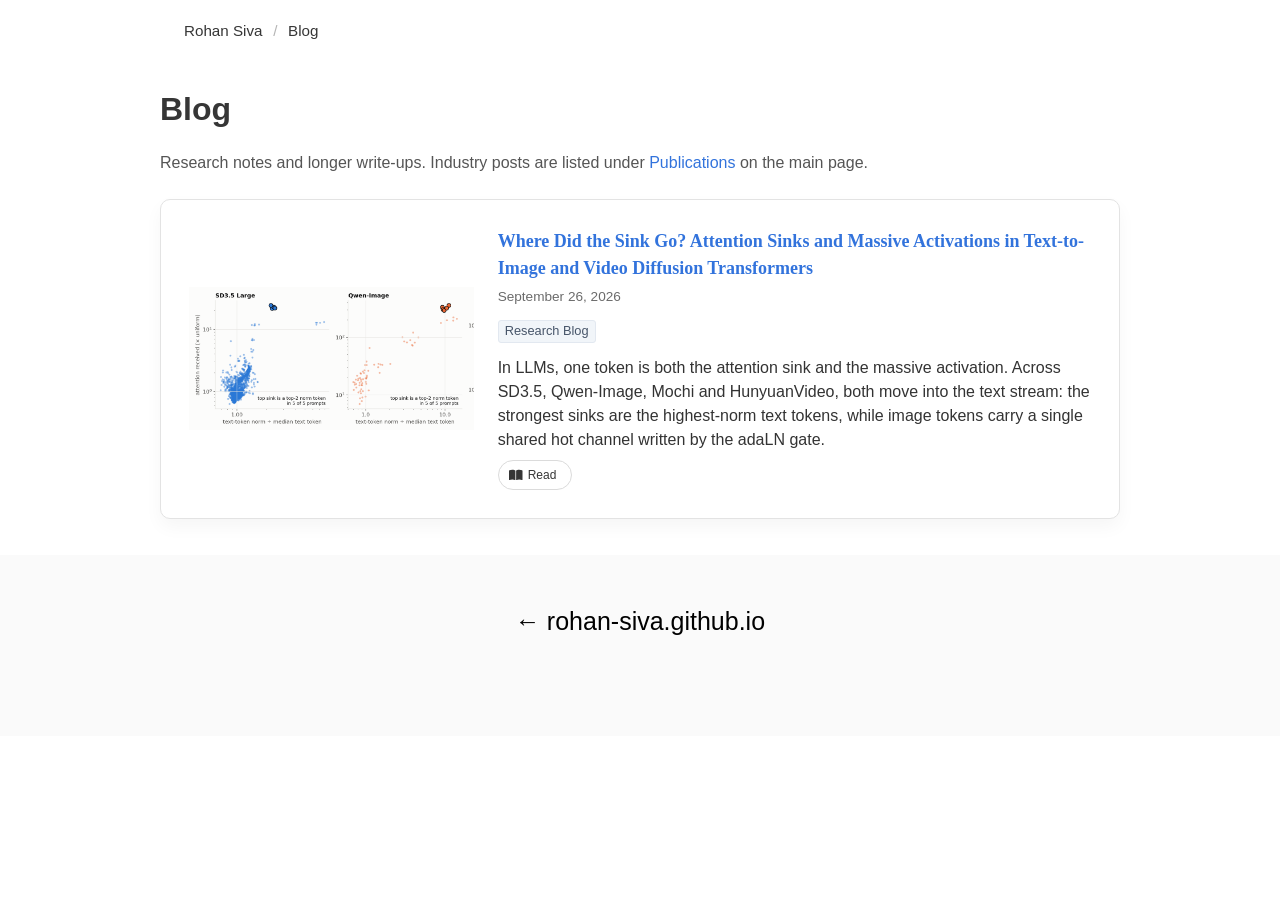
==== blog/index.html @ 41288f36 "Add blog section with post on attention sinks in diffusion transformers - /blog/: listing page in th" ====
<!DOCTYPE html>
<html lang="en-US">

<head>
  <meta content="text/html; charset=UTF-8" http-equiv="Content-Type">
  <meta content="width=device-width, initial-scale=1" name="viewport">
  <title>Blog – Rohan Siva</title>
  <link rel="icon" type="image/png" href="../static/images/icon.png" />
  <link rel="canonical" href="https://rohan-siva.github.io/blog/" />

  <!-- Google tag (gtag.js) -->
  <script async src="https://www.googletagmanager.com/gtag/js?id=G-C3ETG3ZXBL"></script>
  <script>
    window.dataLayer = window.dataLayer || [];
    function gtag() { dataLayer.push(arguments); }
    gtag('js', new Date());

    gtag('config', 'G-C3ETG3ZXBL');
  </script>

  <meta name="description" content="Research notes and write-ups by Rohan Siva.">
  <meta property="og:site_name" content="Rohan Siva">
  <meta property="og:title" content="Blog – Rohan Siva">
  <meta property="og:description" content="Research notes and write-ups by Rohan Siva.">
  <meta property="og:type" content="website" />

  <link href="https://fonts.googleapis.com/css?family=Google+Sans|Noto+Sans|Castoro" rel="stylesheet">
  <link href="../static/css/fontawesome.all.min.css" rel="stylesheet">
  <link href="../static/css/bulma.min.css" rel="stylesheet">
  <link href="../static/css/index.css" rel="stylesheet">
  <link href="../static/css/blog.css" rel="stylesheet">
  <script defer src="../static/js/fontawesome.all.min.js"></script>
</head>

<body>

  <nav class="blog-nav container is-max-desktop">
    <a href="../">Rohan Siva</a>
    <span class="blog-nav-sep">/</span>
    <a href="./">Blog</a>
  </nav>

  <section class="section">
    <div class="container is-max-desktop">

      <h1 class="title is-3">Blog</h1>
      <p class="blog-list-intro">Research notes and longer write-ups. Industry posts are listed under
        <a href="../#decagon-tts-inference">Publications</a> on the main page.</p>

      <div class="publication-block columns is-vcentered">
        <div class="column is-4">
          <div class="publication-inner-div">
            <a href="where-did-the-sink-go/">
              <img src="where-did-the-sink-go/images/teaser.png" class="publication-teaser"
                alt="Attention received vs text-token norm in four diffusion transformers">
            </a>
          </div>
        </div>
        <div class="column">
          <div class="publication-title">
            <a href="where-did-the-sink-go/">Where Did the Sink Go? Attention Sinks and Massive Activations in
              Text-to-Image and Video Diffusion Transformers</a>
          </div>
          <p class="blog-card-meta">September 26, 2026</p>
          <div class="publication-venue">Research Blog</div>
          <div class="publication-description">
            In LLMs, one token is both the attention sink and the massive activation. Across SD3.5, Qwen-Image,
            Mochi and HunyuanVideo, both move into the text stream: the strongest sinks are the highest-norm text
            tokens, while image tokens carry a single shared hot channel written by the adaLN gate.
          </div>
          <div class="publication-links">
            <a class="external-link button is-small is-rounded" href="where-did-the-sink-go/">
              <span class="icon is-small"><i class="fas fa-book-open"></i></span>
              <span>Read</span>
            </a>
          </div>
        </div>
      </div>

    </div>
  </section>

  <footer class="footer">
    <div class="container">
      <div class="content has-text-centered">
        <a href="../">&larr; rohan-siva.github.io</a>
      </div>
    </div>
  </footer>

</body>

</html>
---- static/css/index.css ----
.footer a {
    font-size: 25px;
    color: #000;
}

.publication-filters .button {
    border-radius: 4px;
}

.publication-filters .button.is-active {
    background-color: #363636;
    border-color: #363636;
    color: #fff;
}

.publication-block {
    background: #ffffff;
    border: 1px solid #e3e3e3;
    border-radius: 10px;
    padding: 16px;
    margin: 20px 0;
    position: relative;
    box-shadow: 0 8px 18px rgba(0, 0, 0, 0.04);
    transition: all 0.2s ease;
}

.publication-banner {
    height: 160px;
    background-size: cover;
}

.publication-header .hero-body {
    padding-bottom: 0 !important;
}

.publication-title {
    color: #000;
    width: fit-content;
    font-family: 'Google Sans', serif;
    margin: 0 !important;
    font-weight: bold;
    font-size: 18px !important;
}

.publication-venue {
    display: inline-block;
    margin: 5px 0;
    padding: 2px 6px;
    font-size: 0.8rem;
    font-weight: 500;
    color: #475569;
    background-color: #f1f5f9;
    border: 1px solid #e2e8f0;
    border-radius: 3px;
    vertical-align: middle;
    line-height: 1.3;
    white-space: nowrap;
    cursor: default;
}

.publication-venue-emph {
    font-weight: 600;
    font-style: normal;
    color: #e63946;
}

.publication-awards {
    color: #ff3860;
    width: fit-content;
    font-weight: bolder;
}

.publication-authors {}

.publication-authors a {
    color: hsl(204, 86%, 53%) !important;
}

.publication-authors a:hover {
    text-decoration: underline;
}

.publication-mousecell {
    position: relative;
    font-size: 0;
}

.publication-mousecell video {
    display: none;
}

.publication-mousecell img,
.publication-mousecell video {
    border-radius: 50%;
    width: 100%;
    height: 100%;
}

.publication-mousecell {
    width: 100%;
    height: 100%;
    display: inline-block;
    overflow: hidden;
}

.publication-banner img {}

.publication-authors {
    /*color: #4286f4;*/
}

.publication-description {
    color: #333;
    margin: 0.5em 0;
}

.publication-links {
    margin: 0 !important;
    margin-top: 0.5em !important;
}

.publication-video {
    position: relative;
    width: 100%;
    height: 0;
    padding-bottom: 56.25%;

    overflow: hidden;
    border-radius: 10px !important;
}

.publication-video iframe {
    position: absolute;
    top: 0;
    left: 0;
    width: 100%;
    height: 100%;
}

.publication-teaser {
    max-height: 450px;
    display: block;
    margin: 0 auto;
    width: 100%;
    object-fit: contain;
}

.publication-inner-div {
    text-align: center;
    display: flex;
    justify-content: center;
    align-items: center;
}

/* Mobile responsive styles */
@media (max-width: 768px) {
    .publication-teaser {
        max-height: 400px;
        min-height: 200px;
    }

    .publication-inner-div {
        height: auto;
        min-height: 200px;
    }

    .publication-block .column.is-4 {
        margin-bottom: 1rem;
    }
}
---- static/css/blog.css ----
/* Blog pages: listing (/blog/) and posts (/blog/<slug>/) */

.blog-nav {
    padding: 1.25rem 1.5rem 0;
    font-family: 'Google Sans', sans-serif;
    font-size: 0.95rem;
}

.blog-nav a {
    color: #363636;
}

.blog-nav a:hover {
    text-decoration: underline;
}

.blog-nav-sep {
    color: #b5b5b5;
    margin: 0 0.4rem;
}

/* ---- post ---- */

.blog-post {
    padding-top: 1.5rem;
}

.blog-post .content {
    max-width: 46rem;
    margin: 0 auto;
    font-family: 'Noto Sans', sans-serif;
    font-size: 1.05rem;
    line-height: 1.7;
    color: #2b2b2b;
}

.blog-title {
    font-family: 'Google Sans', sans-serif;
    line-height: 1.25 !important;
    margin-bottom: 0.5rem !important;
}

.blog-byline {
    color: #6b6b6b;
    font-size: 0.95rem;
    margin-bottom: 2rem !important;
}

.blog-post .content h2 {
    font-family: 'Google Sans', sans-serif;
    margin-top: 2.5em;
    scroll-margin-top: 1rem;
}

.blog-post .content h3 {
    font-family: 'Google Sans', sans-serif;
    margin-top: 1.8em;
}

.blog-post .content hr {
    margin: 2.5rem 0;
    background-color: #ececec;
    height: 1px;
}

.blog-post .content blockquote {
    background: #f6f8fa;
    border-left: 4px solid #3273dc;
    border-radius: 4px;
    padding: 0.9em 1.2em;
    font-size: 0.97rem;
}

.blog-post .content code {
    font-size: 0.88em;
    color: #b8325a;
    background: #f5f5f5;
    padding: 0.1em 0.35em;
    border-radius: 3px;
}

/* figures break out a little wider than the text column */
.blog-figure {
    margin: 2rem -3rem !important;
    text-align: center;
}

.blog-figure img {
    width: 100%;
    height: auto;
    border-radius: 6px;
}

.blog-figure figcaption {
    font-size: 0.9rem;
    color: #5e5e5e;
    line-height: 1.5;
    margin: 0.6rem 3rem 0;
    text-align: left;
}

.table-wrap {
    overflow-x: auto;
    margin-bottom: 1.5rem;
}

.blog-post .content table {
    font-size: 0.9rem;
    margin-bottom: 0;
}

.blog-post .content table th {
    white-space: nowrap;
}

/* ---- listing ---- */

.blog-list-intro {
    color: #555;
    margin-bottom: 1.5rem;
}

.blog-card-meta {
    color: #6b6b6b;
    font-size: 0.85rem;
    margin: 0.3rem 0 0.5rem;
}

@media (max-width: 768px) {
    .blog-figure {
        margin: 1.5rem 0 !important;
    }

    .blog-figure figcaption {
        margin: 0.5rem 0 0;
    }

    .blog-post .content {
        font-size: 1rem;
    }
}
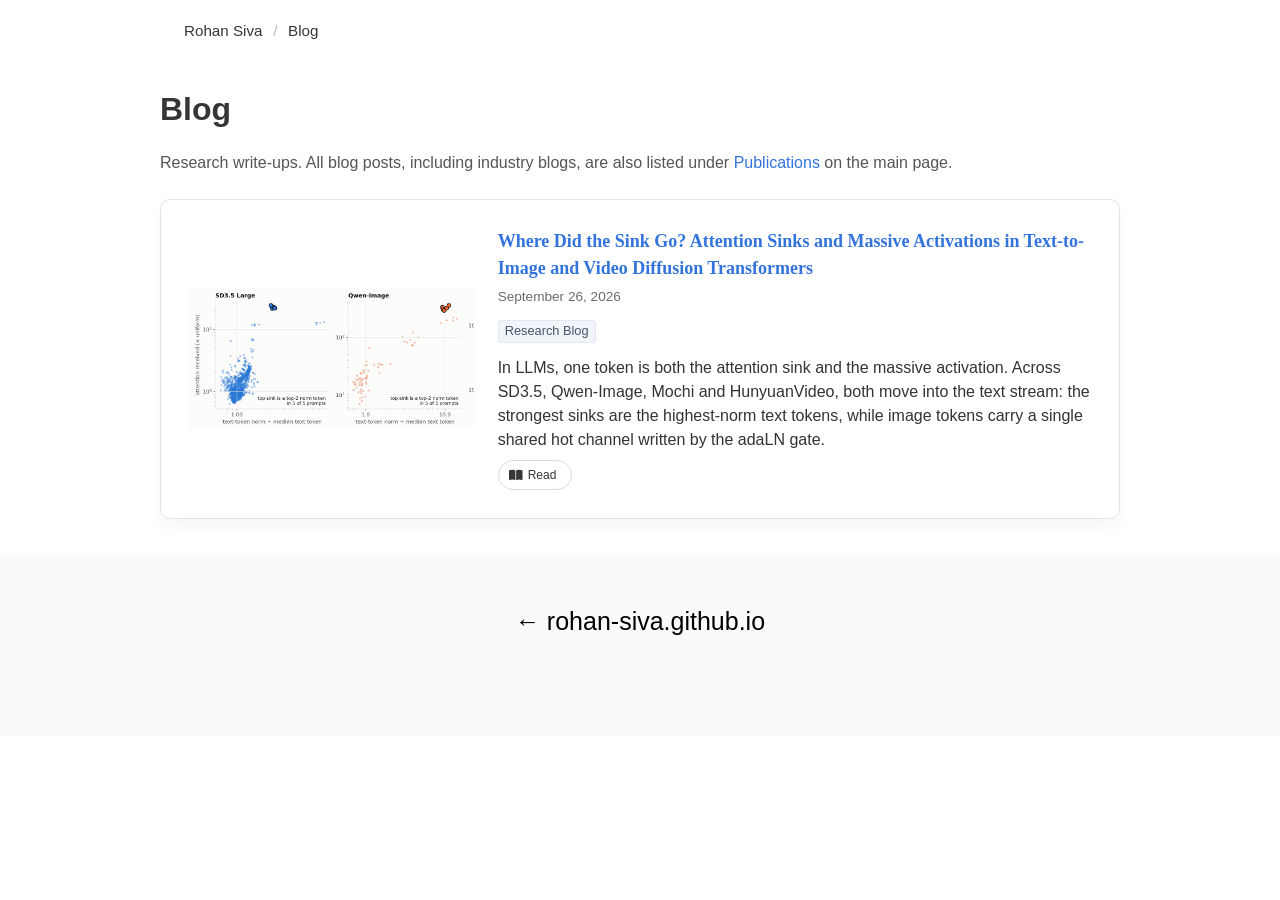
==== commit 9e378813: "Link X profile; list blog post under Publications - Replace the hero Blog button with an X (x.com/_r" ====
--- a/blog/index.html
+++ b/blog/index.html
@@ -44,8 +44,8 @@
     <div class="container is-max-desktop">
 
       <h1 class="title is-3">Blog</h1>
-      <p class="blog-list-intro">Research notes and longer write-ups. Industry posts are listed under
-        <a href="../#decagon-tts-inference">Publications</a> on the main page.</p>
+      <p class="blog-list-intro">Research write-ups. All blog posts, including industry blogs, are also listed under
+        <a href="../#where-did-the-sink-go">Publications</a> on the main page.</p>
 
       <div class="publication-block columns is-vcentered">
         <div class="column is-4">
